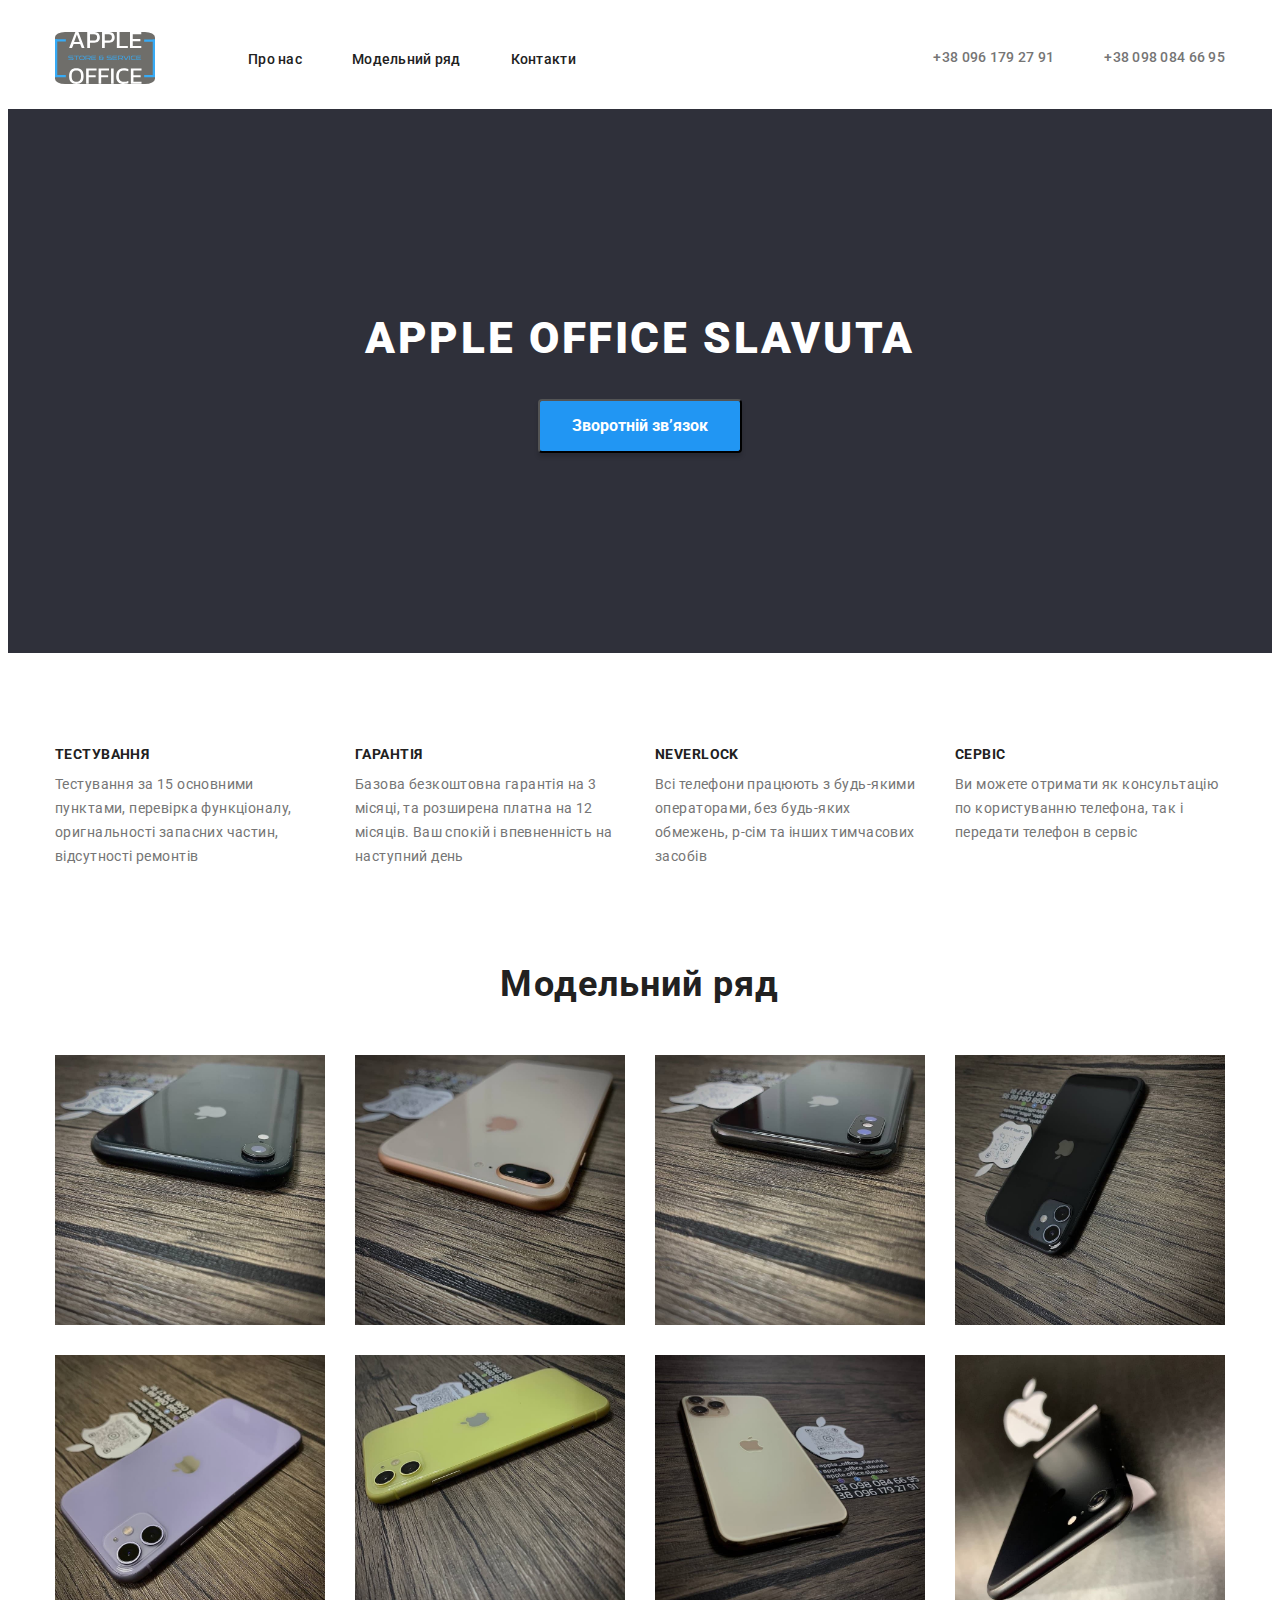
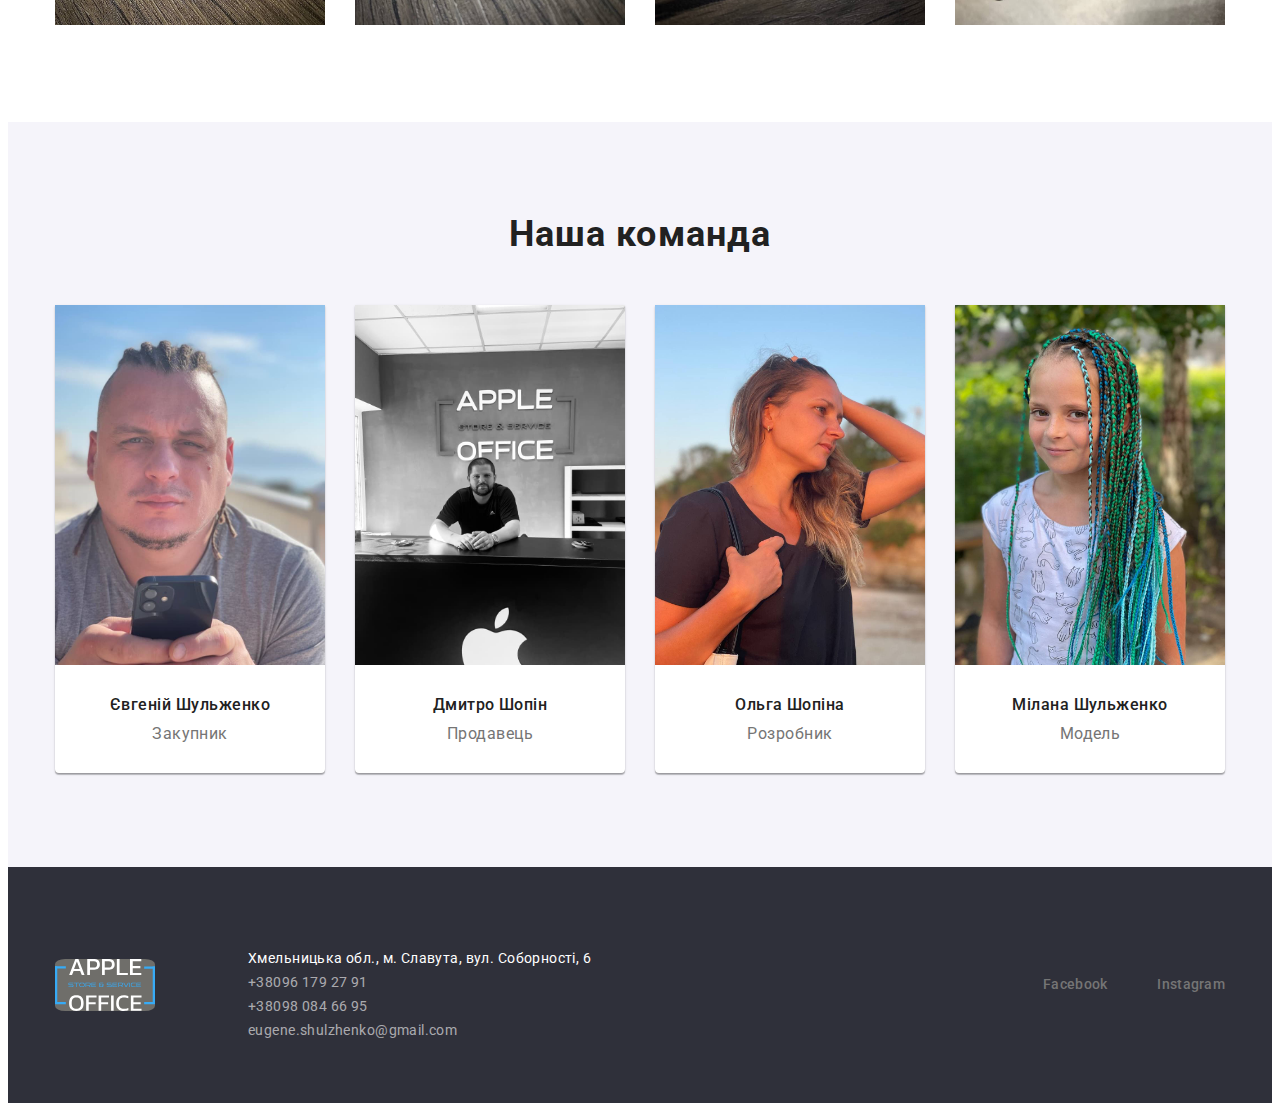
==== index.html @ 77cf95d5 "Домашня робота 3" ====
<!DOCTYPE html>
<html lang="ru">
<head>
    <meta charset="UTF-8">
    <meta http-equiv="X-UA-Compatible" content="IE=edge">
    <meta name="viewport" content="width=device-width, initial-scale=1.0">
    <title lang="en">Apple Office</title>
    <link rel="preconnect" href="https://fonts.googleapis.com">
    <link rel="preconnect" href="https://fonts.gstatic.com" crossorigin>
    <link href="https://fonts.googleapis.com/css2?family=Raleway:wght@700&family=Roboto:wght@400;500;700;900&display=swap"
        rel="stylesheet">
    <link rel="stylesheet" href="https://cdnjs.cloudflare.com/ajax/libs/modern-normalize/1.0.0/modern-normalize.min.css"
        integrity="sha512-ISS7cAi1PEhQ8jnbJpJZMd29NlhNj4AWYyLOSp2CE/CsHxTCu+r+t0D2yoJudVrd0/8fTVPUVDzY5Tvli75u/g=="
        crossorigin="anonymous" referrerpolicy="no-referrer" />
    <link rel="stylesheet" href="./css/styles.css">
</head>

<body>
    <header class="header">
        <div class="conteiner">
        <nav class="header-nav">
            <a class="logo link" href="./index.html">
                <img class="logo-img" src="./images/logo.svg" alt="логотип" width="100" height="52">
            </a>
            <ul class="nav-list list">
                <li class="nav-item">
                    <a class="nav-link link" href="">Про нас</a>
                </li>
                <li class="nav-item">
                    <a class="nav-link link" href="./models.html">Модельний ряд</a>
                </li>
                <li class="nav-item">
                    <a class="nav-link link" href="">Контакти</a>
                </li>
            </ul>
        </nav>
        <a class="contact-link1 link" href="tel:+380961792791">+38 096 179 27 91</a>
        <a class="contact-link2 link" href="tel:+380980846695">+38 098 084 66 95</a>
        </div>
    </header>

    <main>
        <!--HERO-->
        <section class="hero">
            <div class="conteiner">
            <h1 class="hero-title" lang="en">Apple Office Slavuta</h1>
            <div class="hero-button-magic">
            <button class="modal-button" type="button">Зворотній звʼязок</button>
            </div>
        </div>
        </section>

        <!--Benefits-->
        <section class="benefits">
            <div class="conteiner">
            <ul class="benefits-list">
                <li class="benefits-item list">
                    <h3 class="benefits-title">Тестування</h3>
                    <p class="benefits-text">Тестування за 15 основними пунктами, перевірка функціоналу, оригнальності
                        запасних частин, відсутності ремонтів</p>
                </li>
                <li class="benefits-item list">
                    <h3 class="benefits-title">Гарантія</h3>
                    <p class="benefits-text">Базова безкоштовна гарантія на 3 місяці, та розширена платна на 12 місяців. Ваш спокій і впевненність на наступний день
                    </p>
                </li>
                <li class="benefits-item list">
                    <h3 class="benefits-title" lang="en">Neverlock</h3>
                    <p class="benefits-text">Всі телефони працюють з будь-якими операторами, без будь-яких обмежень,
                        р-сім та інших тимчасових засобів</p>
                </li>
                <li class="benefits-item list">
                    <h3 class="benefits-title">Сервіс</h3>
                    <p class="benefits-text">Ви можете отримати як консультацію по користуванню телефона, так і передати
                        телефон в сервіс</p>
                </li>
            </ul>
            </div>
        </section>

        <!--Models-->
        <section class="models">
            <div class="conteiner">
            <h2 class="title">Модельний ряд</h2>
            <ul class="models-list list">
                <li class="models-item">
                    <img class="models-img" src="./images/models/model-1.jpg" alt="Айфон ІКС АР" width="270" height="260">
                </li>
                <li class="models-item">
                    <img class="models-img" src="./images/models/model-2.jpg" alt="Айфон 8 Плюс" width="270" height="260">
                </li>
                <li class="models-item">
                    <img class="models-img" src="./images/models/model-3.jpg" alt="Айфон ІКС" width="270" height="260">
                </li>
                <li class="models-item">
                    <img class="models-img" src="./images/models/model-4.jpg" alt="Айфон 11" width="270" height="260">
                </li>
                <li class="models-item">
                    <img class="models-img" src="./images/models/model-5.jpg" alt="Айфон 11" width="270" height="260">
                </li>
                <li class="models-item">
                    <img class="models-img" src="./images/models/model-6.jpg" alt="Айфон 11" width="270" height="260">
                </li>
                <li class="models-item">
                    <img class="models-img" src="./images/models/model-7.jpg" alt="Айфон 11 Про" width="270" height="260">
                </li>
                <li class="models-item">
                    <img class="models-img" src="./images/models/model-8.jpg" alt="Айфон 7" width="270" height="260">
                </li>
            </ul>
        </div>
        </section>

        <!--Salers-->
        <section class="salers">
            <div class="conteiner">
            <h2 class="title">Наша команда</h2>
            <ul class="salers-list list">
                <li class="salers-item">
                    <img class="salers-img" src="./images/salers/saler-img-1.jpg" alt="Перший продавець" width="270"
                        height="260">
                    <div class="salers-item-wrapper">
                        <h3 class="salers-2-title">Євгеній Шульженко</h3>
                    <p class="salers-text">Закупник</p>
                    </div>
                </li>
                <li class="salers-item">
                    <img class="salers-img" src="./images/salers/saler-img-2.jpg" alt="Другий продавець" width="270"
                        height="260">
                    <div class="salers-item-wrapper">
                    <h3 class="salers-2-title">Дмитро Шопін</h3>
                    <p class="salers-text">Продавець</p>
                    </div>
                </li>
                <li class="salers-item">
                    <img class="salers-img" src="./images/salers/saler-img-3.jpg" alt="Другий продавець" width="270" height="260">
                    <div class="salers-item-wrapper">
                    <h3 class="salers-2-title">Ольга Шопіна</h3>
                    <p class="salers-text">Розробник</p>
                    </div>
                </li>
                <li class="salers-item">
                    <img class="salers-img" src="./images/salers/saler-img-4.jpg" alt="Другий продавець" width="270" height="260">
                    <div class="salers-item-wrapper">
                    <h3 class="salers-2-title">Мілана Шульженко</h3>
                    <p class="salers-text">Модель</p>
                    </div>
                </li>
            </ul>
            </div>
        </section>
    </main>

    <footer class="footer">
        <div class="conteiner">
            <a class="logo link" href="./index.html">
                <img class="logo-img" src="./images/logo.svg" alt="логотип" width="100" height="52">
            </a>
            <address class="footer-adress adress">
                <ul class="footer-left-list list">
                    <li class="footer-left-item">
                        <a class="footer-left-adress link" href="https://goo.gl/maps/dvm2m9dj2dHpDb23A" target="_blank"
                            rel="noopener noreferrer">
                            Хмельницька обл., м. Славута, вул. Соборності, 6</a>
                    </li>
                    <li class="footer-left-item">
                        <a class="footer-left-contact link" href="tel:+380961792791">+38096 179 27 91</a>
                    </li>
                    <li class="footer-left-item">
                        <a class="footer-left-contact link" href="tel:+380980846695">+38098 084 66 95</a>
                    </li>
                    <li class="footer-left-item">
                        <a class="footer-left-contact link" href="mailto:eugene.shulzhenko@gmail.com"
                            lang="en">eugene.shulzhenko@gmail.com</a>
                    </li>
                </ul>
            </address>
            <a class="footer-right-link1 link" href="https://www.facebook.com/apple.office.slavuta/shop/"target="_blank">Facebook</a>
            <a class="footer-right-link2 link" href="https://www.instagram.com/apple_office_slavuta/" target="_blank">Instagram</a>
        </div>
    </footer>
</body>

</html>
---- css/styles.css ----
:root {
    --main-font: 'Roboto', sans-serif;
    --secondary-font: 'Raleway',sans-serif;
    --accent-color: #2196F3;
    --title-block: 50px;
}

body {
    font-family: var(--main-font);
}

h1,
h2,
h3,
h4,
h5,
h6,
p {
    margin: 0;
}

ul,
ol {
    margin: 0;
    padding: 0;
}

img {
    display: block;
    max-width: 100%;
    height: auto;
}

.link {
    text-decoration: none;
}

.list {
    list-style: none;
}

.adress {
    font-style: normal;
}

.conteiner {
    width: 1170px;
    margin: 0 auto;
    padding-left: 15px;
    padding-right: 15px;
}

/* ------------ COMPONENTS -------- */
.title {
    font-weight: 700;
    font-size: 36px;
    line-height: 1.17;
    text-align: center;
    letter-spacing: 0.03em;
    color: #212121;
    margin-bottom: var(--title-block);
}
/* ------------ END COMPONENTS -------- */

/* ------------ HEADER -------- */
.header {
padding-top: 24px;
padding-bottom: 25px;
}
.header .conteiner {
display: flex;
    align-items: center;
}
.header-nav {
    display: flex;
    align-items: center;
}
.nav-list {
    display: flex;
    align-items: center;
}
.logo {
    margin-right: 93px;
}
.logo-img {
    border-radius: 10%;
}
.nav-item:not(:last-child) {
    margin-right: 50px;
}
.nav-link {
    font-weight: 500;
    font-size: 14px;
    line-height: 1.14;
    letter-spacing: 0.02em;
    color: #212121;
}

.nav-link:hover,
.nav-link:focus {
    color: var(--accent-color);
}

.contact-link1 {
    font-weight: 500;
    font-size: 14px;
    line-height: 1.14;
    letter-spacing: 0.02em;
    color: #757575;
    margin-left: auto;
}
.contact-link2 {
    font-weight: 500;
    font-size: 14px;
    line-height: 1.14;
    letter-spacing: 0.02em;
    color: #757575;
    margin-left: 50px;
}
.contact-link1:hover,
.contact-link1:focus {
    color: var(--accent-color);
}
.contact-link2:hover,
.contact-link2:focus {
    color: var(--accent-color);
}
/* ------------ END HEADER -------- */

/* ------------ HERO -------- */
.hero {
    background-color: #2F303A;
    padding-top: 200px;
    padding-bottom: 200px;
}

.modal-button {
    min-width: 200px;
    padding: 10px 32px;

    font-family: var(--main-font);
    font-weight: 700;
    font-size: 16px;
    line-height: 1.88;
    cursor: pointer;
    color: #FFFFFF;

    background: #2196F3;
    box-shadow: 0px 4px 4px rgba(0, 0, 0, 0.15);
    border-radius: 4px;
}
.hero-button-magic {
    display: flex;
    justify-content: center;
}
.hero-title {
    font-weight: 900;
    font-size: 44px;
    line-height: 1.36;
    text-align: center;
    letter-spacing: 0.06em;
    text-transform: uppercase;
    color: #FFFFFF;
    margin-bottom: 30px;
}
/* ------------ END HERO -------- */

/* ------------ BENEFITS -------- */
.benefits {
    padding-top: 94px;
    padding-bottom: 47px;
}
.benefits-list {
    display: flex;
    margin-left: -30px;
    margin-top: -30px;
}
.benefits-item {
    margin-left: 30px;
    margin-top: 30px;
    flex-basis: calc(100% / 4 - 30px);
}
.benefits-title {
        font-weight: 700;
        font-size: 14px;
        line-height: 1.14;
        letter-spacing: 0.03em;
        text-transform: uppercase;
        color: #212121;
        margin-bottom: 10px;
}

.benefits-text {
        font-weight: 400;
        font-size: 14px;
        line-height: 1.71;
        letter-spacing: 0.03em;
        color: #757575;
}
/* ------------ END BENEFITS -------- */

/* ------------ MODELS -------- */

.models {
    padding-top: 47px;
    padding-bottom: 97px;
}
.models-list {
    display: flex;
    margin-left: -30px;
    margin-top: -30px;
    flex-wrap: wrap;
}
.models-item {
    margin-left: 30px;
    margin-top: 30px;
    flex-basis: calc(100% / 4 - 30px);
}

/* ------------ END MODELS -------- */

/* ------------ SALERS -------- */
.salers {
    background-color: #F5F4FA;
    padding-top: 91px;
    padding-bottom: 94px;
}
.salers-2-title {
        font-weight: 500;
        font-size: 16px;
        line-height: 1.19;
        text-align: center;
        letter-spacing: 0.03em;
        color: #212121;
        margin-bottom: 10px;
}

.salers-text {
        font-weight: 400;
        font-size: 16px;
        line-height: 1.19;
        text-align: center;
        letter-spacing: 0.03em;
        color: #757575;
}
.salers-list {
    display: flex;
    margin-left: -30px;
    margin-top: -30px;
}
.salers-item {
    margin-left: 30px;
    margin-top: 30px;
    flex-basis: calc(100% / 4 - 30px);
    background: #FFFFFF;
    box-shadow: 0px 1px 3px rgba(0, 0, 0, 0.12), 0px 1px 1px rgba(0, 0, 0, 0.14), 0px 2px 1px rgba(0, 0, 0, 0.2);
    border-radius: 0px 0px 4px 4px;
}
.salers-item-wrapper {
    padding-top: 30px;
    padding-bottom: 30px;
}
/* ------------ END SALERS -------- */

/* ------------ MODEL SPACE -------- */
.model-space-button {
        font-family: var(--main-font);
        font-weight: 500;
        font-size: 16px;
        line-height: 1.62;
        text-align: center;
        letter-spacing: 0.03em;
        cursor: pointer;
        color: #212121;
}

.model-space-button:hover,
.cmodel-space-button:focus {
    background-color: var(--accent-color);
    color: #FFFFFF;
}

.model-space-title{
        font-weight: 700;
        font-size: 18px;
        line-height: 2;
        letter-spacing: 0.06em;
        color: #212121;
}

.model-space-text {
        font-weight: 400;
        font-size: 16px;
        line-height: 1.88;
        letter-spacing: 0.03em;
        color: #757575;
}
/* ------------ END MODEL SPACE -------- */

/* ------------ FOOTER -------- */
.footer {
    background-color: #2F303A;
    padding-top: 60px;
    padding-bottom: 60px;
}
.footer .conteiner {
    display: flex;
    align-items: center;
}
.footer-left-adress {
        font-weight: 400;
        font-size: 14px;
        line-height: 1.71;
        letter-spacing: 0.03em;
        color: #FFFFFF;
}
.footer-left-list {
    margin-top: 20px;
}
.footer-left-contact {
        font-weight: 400;
        font-size: 14px;
        line-height: 1.71;
        letter-spacing: 0.03em;
        color: rgba(255, 255, 255, 0.6);
}

.footer-right-link1 {
        font-weight: 500;
        font-size: 14px;
        line-height: 1.14;
        letter-spacing: 0.02em;
        color: #757575;
        margin-left: auto;
}
.footer-right-link2 {
    font-weight: 500;
    font-size: 14px;
    line-height: 1.14;
    letter-spacing: 0.02em;
    color: #757575;
    margin-left: 50px;
}

.footer-right-link1:hover,
.footer-right-link1:focus {
    color: var(--accent-color);
}
.footer-right-link2:hover,
.footer-right-link2:focus {
    color: var(--accent-color);
}
/* ------------ END FOOTER -------- */
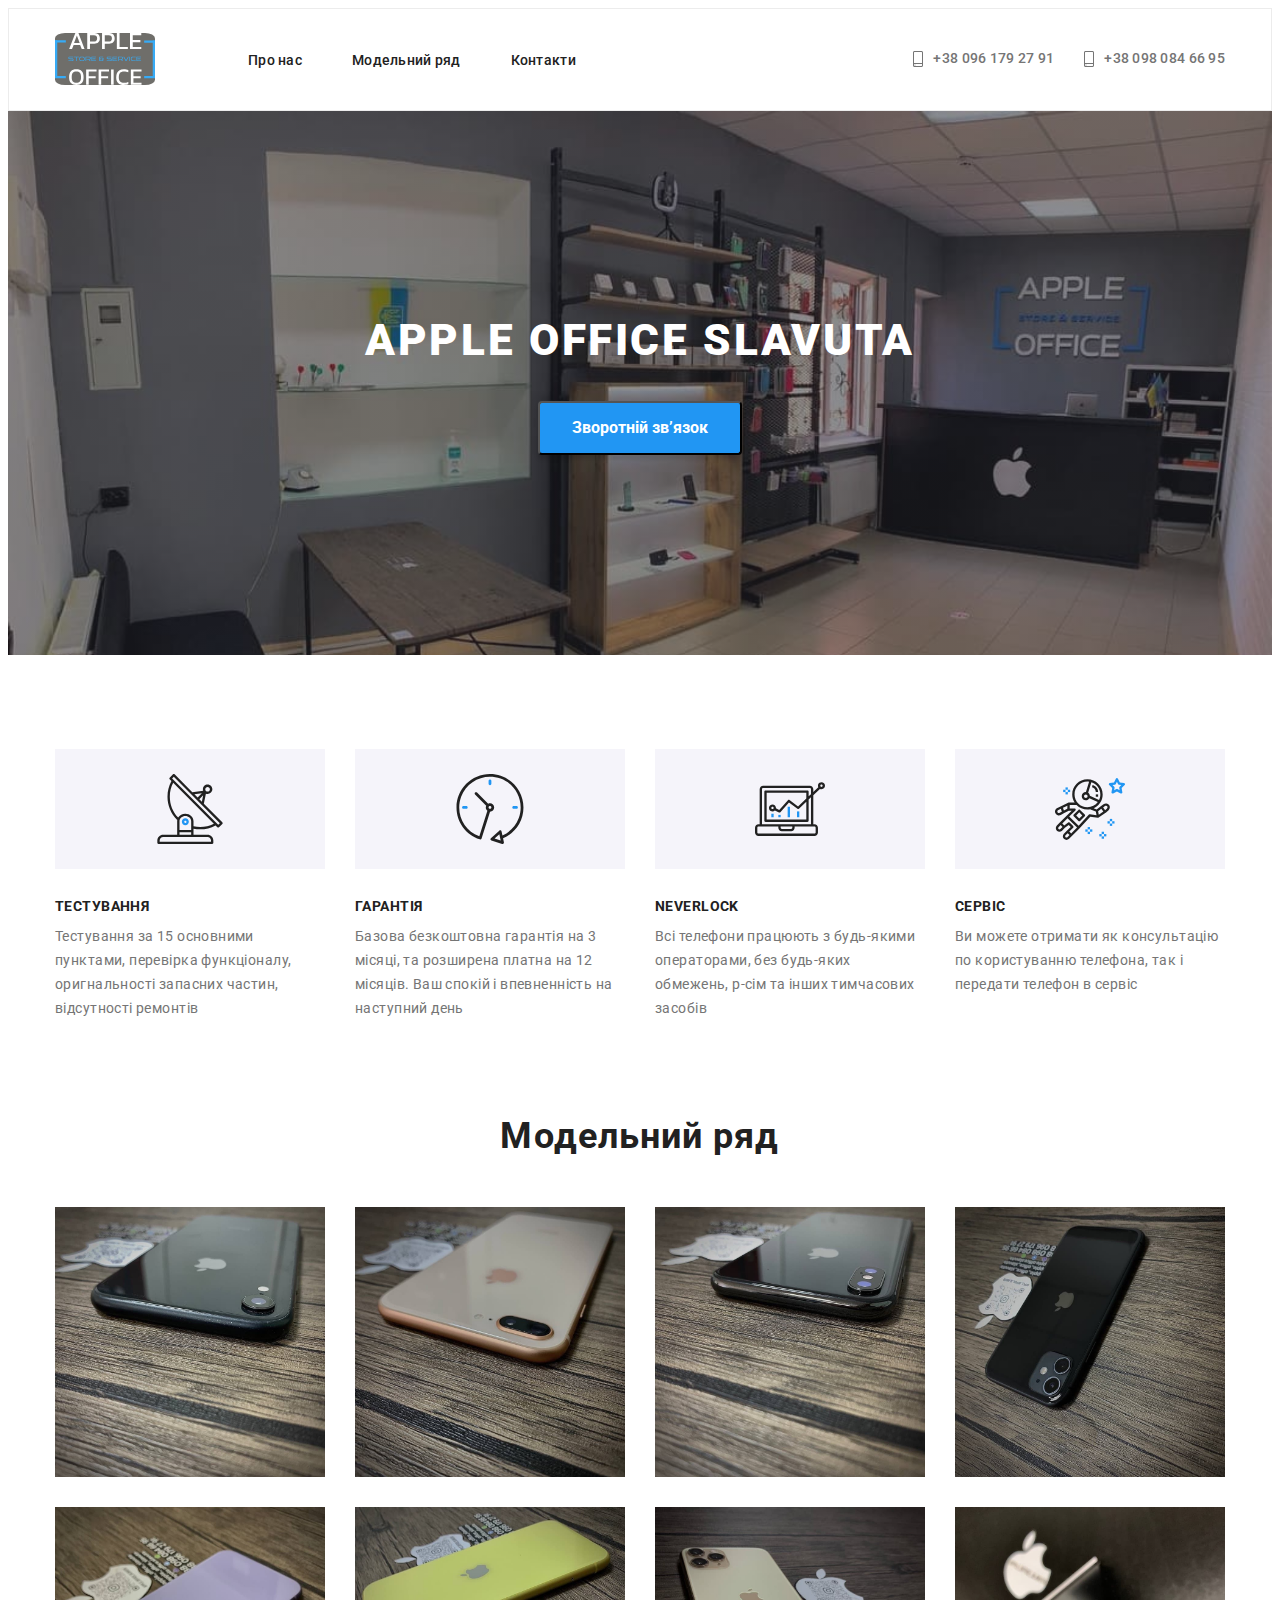
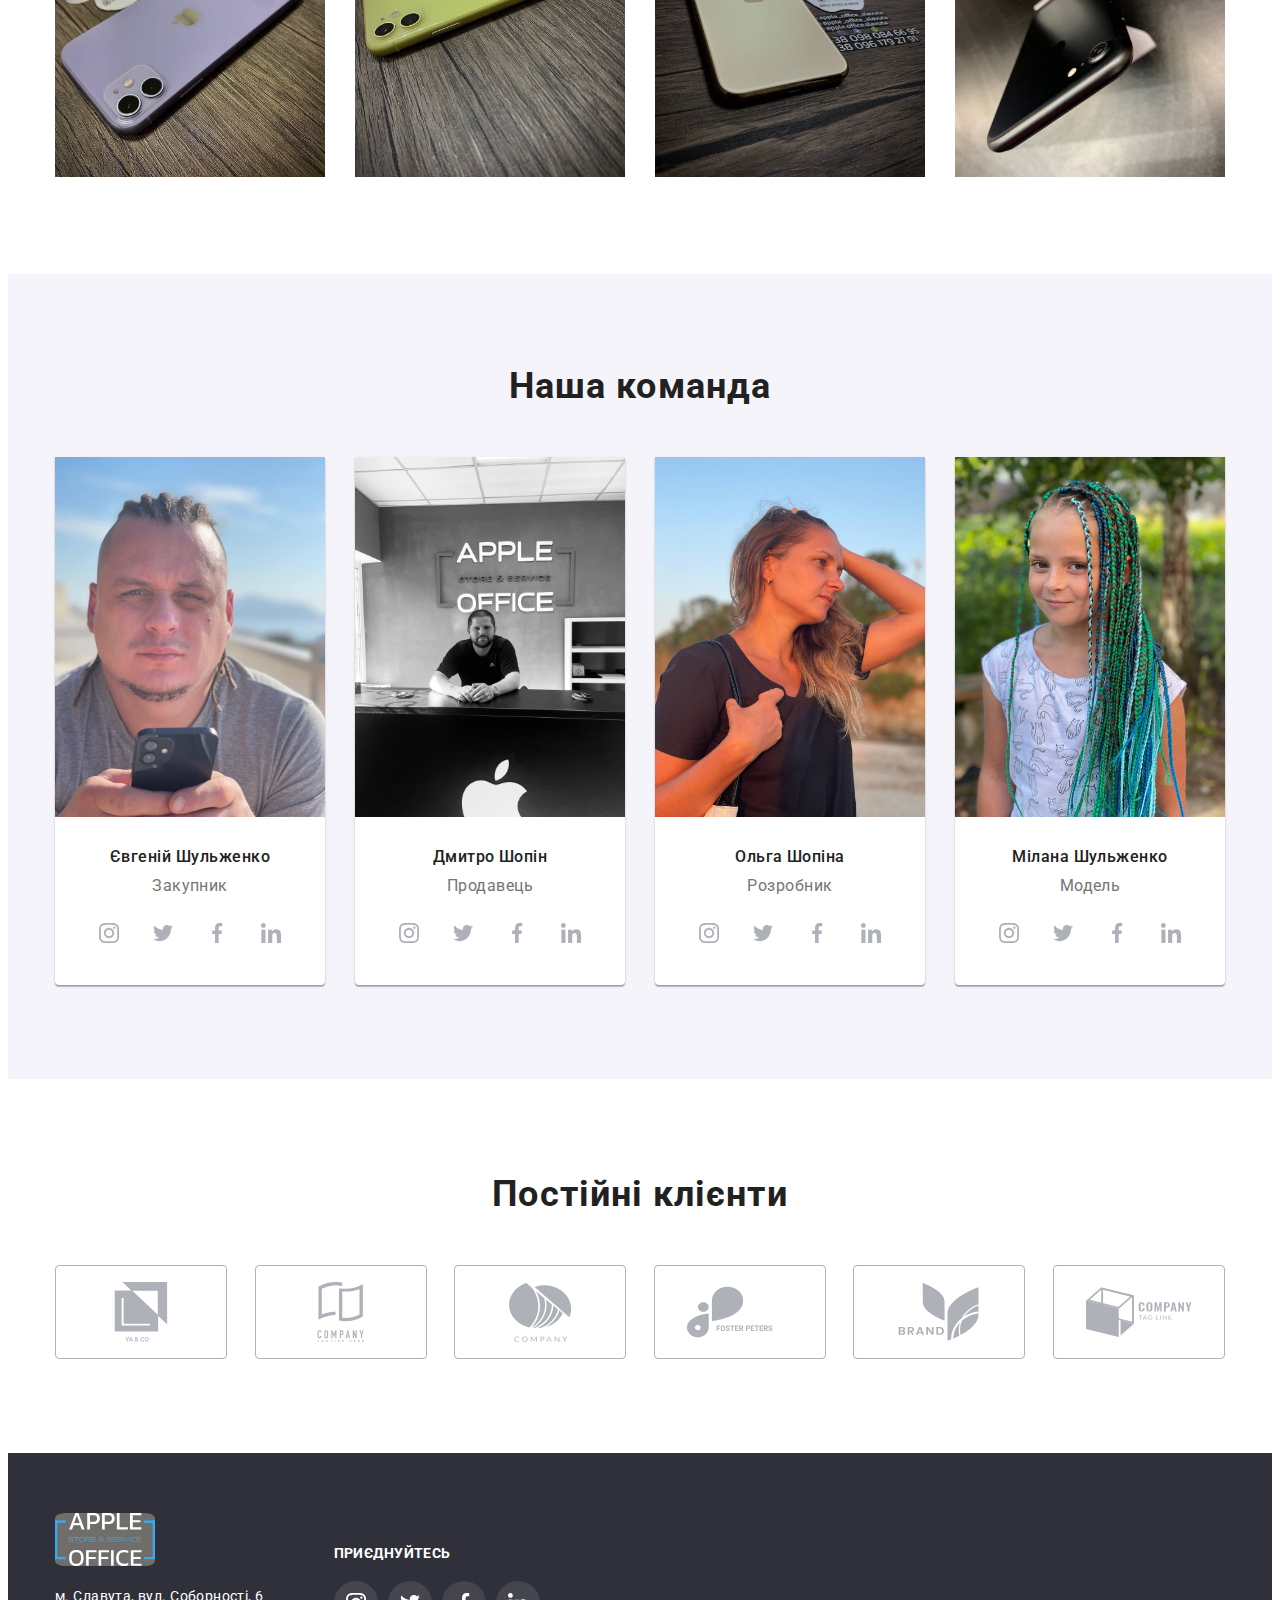
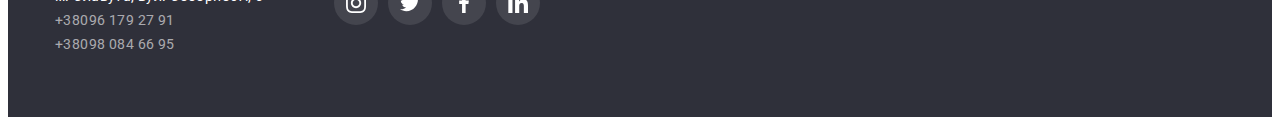
==== commit cee806e9: "Робота 2" ====
--- a/index.html
+++ b/index.html
@@ -24,19 +24,37 @@
             </a>
             <ul class="nav-list list">
                 <li class="nav-item">
-                    <a class="nav-link link" href="">Про нас</a>
+                    <a class="nav-link link" href="./index.html">Про нас</a>
                 </li>
                 <li class="nav-item">
                     <a class="nav-link link" href="./models.html">Модельний ряд</a>
                 </li>
                 <li class="nav-item">
-                    <a class="nav-link link" href="">Контакти</a>
+                    <a class="nav-link link" href="./index.html">Контакти</a>
                 </li>
             </ul>
         </nav>
+
+        <div class="contact-icon-tel1">
+        <a href="tel:+380961792791" class="contact-icon-a link">
+        <svg class="contact-icon-smartphone1">
+            <use href="./images/sprite.svg#icon-smartphone">
+            </use>
+        </svg>
+        </a>
         <a class="contact-link1 link" href="tel:+380961792791">+38 096 179 27 91</a>
+        </div>
+        <div class="contact-icon-tel2">
+        <a href="tel:+380980846695" class="contact-icon-a link">
+        <svg class="contact-icon-smartphone2">
+            <use href="./images/sprite.svg#icon-smartphone">
+            </use>
+    </svg>
+    </a>
         <a class="contact-link2 link" href="tel:+380980846695">+38 098 084 66 95</a>
-        </div>
+        </div>  
+
+    </div>
     </header>
 
     <main>
@@ -55,21 +73,41 @@
             <div class="conteiner">
             <ul class="benefits-list">
                 <li class="benefits-item list">
+                    <div class="benefits-icon-bg">
+                        <svg class="benefits-icon-icon">
+                            <use href="./images/sprite.svg#icon-antenna"></use>
+                        </svg>
+                    </div>
                     <h3 class="benefits-title">Тестування</h3>
                     <p class="benefits-text">Тестування за 15 основними пунктами, перевірка функціоналу, оригнальності
                         запасних частин, відсутності ремонтів</p>
                 </li>
                 <li class="benefits-item list">
+                    <div class="benefits-icon-bg">
+                        <svg class="benefits-icon-icon">
+                            <use href="./images/sprite.svg#icon-clock"></use>
+                        </svg>
+                    </div>
                     <h3 class="benefits-title">Гарантія</h3>
                     <p class="benefits-text">Базова безкоштовна гарантія на 3 місяці, та розширена платна на 12 місяців. Ваш спокій і впевненність на наступний день
                     </p>
                 </li>
                 <li class="benefits-item list">
+                    <div class="benefits-icon-bg">
+                        <svg class="benefits-icon-icon">
+                            <use href="./images/sprite.svg#icon-diagram"></use>
+                        </svg>
+                    </div>
                     <h3 class="benefits-title" lang="en">Neverlock</h3>
                     <p class="benefits-text">Всі телефони працюють з будь-якими операторами, без будь-яких обмежень,
                         р-сім та інших тимчасових засобів</p>
                 </li>
                 <li class="benefits-item list">
+                    <div class="benefits-icon-bg">
+                        <svg class="benefits-icon-icon">
+                            <use href="./images/sprite.svg#icon-astronaut"></use>
+                        </svg>
+                    </div>
                     <h3 class="benefits-title">Сервіс</h3>
                     <p class="benefits-text">Ви можете отримати як консультацію по користуванню телефона, так і передати
                         телефон в сервіс</p>
@@ -122,6 +160,32 @@
                     <div class="salers-item-wrapper">
                         <h3 class="salers-2-title">Євгеній Шульженко</h3>
                     <p class="salers-text">Закупник</p>
+                    <ul class="social-icon">
+                        <il class="social-icon-item list">
+                            <a href="" class="social-icon-link link">
+                                <svg class="social-icon-svg">
+                                    <use href="./images/sprite.svg#icon-instagram"></use>
+                                </svg>
+                            </a></il>
+                        <il class="social-icon-item list">
+                            <a href="" class="social-icon-link link">
+                                <svg class="social-icon-svg">
+                                    <use href="./images/sprite.svg#icon-twitter"></use>
+                                </svg>
+                            </a></il>
+                        <il class="social-icon-item list">
+                            <a href="" class="social-icon-link link">
+                                <svg class="social-icon-svg">
+                                    <use href="./images/sprite.svg#icon-facebook"></use>
+                                </svg>
+                            </a></il>
+                        <il class="social-icon-item list">
+                            <a href="" class="social-icon-link link">
+                                <svg class="social-icon-svg">
+                                    <use href="./images/sprite.svg#icon-linkedin"></use>
+                                </svg>
+                            </a></il>
+                    </ul>
                     </div>
                 </li>
                 <li class="salers-item">
@@ -130,6 +194,36 @@
                     <div class="salers-item-wrapper">
                     <h3 class="salers-2-title">Дмитро Шопін</h3>
                     <p class="salers-text">Продавець</p>
+                    <ul class="social-icon">
+                        <il class="social-icon-item list">
+                            <a href="" class="social-icon-link link">
+                                <svg class="social-icon-svg">
+                                    <use href="./images/sprite.svg#icon-instagram"></use>
+                                </svg>
+                            </a>
+                        </il>
+                        <il class="social-icon-item list">
+                            <a href="" class="social-icon-link link">
+                                <svg class="social-icon-svg">
+                                    <use href="./images/sprite.svg#icon-twitter"></use>
+                                </svg>
+                            </a>
+                        </il>
+                        <il class="social-icon-item list">
+                            <a href="" class="social-icon-link link">
+                                <svg class="social-icon-svg">
+                                    <use href="./images/sprite.svg#icon-facebook"></use>
+                                </svg>
+                            </a>
+                        </il>
+                        <il class="social-icon-item list">
+                            <a href="" class="social-icon-link link">
+                                <svg class="social-icon-svg">
+                                    <use href="./images/sprite.svg#icon-linkedin"></use>
+                                </svg>
+                            </a>
+                        </il>
+                    </ul>
                     </div>
                 </li>
                 <li class="salers-item">
@@ -137,6 +231,36 @@
                     <div class="salers-item-wrapper">
                     <h3 class="salers-2-title">Ольга Шопіна</h3>
                     <p class="salers-text">Розробник</p>
+                    <ul class="social-icon">
+                        <il class="social-icon-item list">
+                            <a href="" class="social-icon-link link">
+                                <svg class="social-icon-svg">
+                                    <use href="./images/sprite.svg#icon-instagram"></use>
+                                </svg>
+                            </a>
+                        </il>
+                        <il class="social-icon-item list">
+                            <a href="" class="social-icon-link link">
+                                <svg class="social-icon-svg">
+                                    <use href="./images/sprite.svg#icon-twitter"></use>
+                                </svg>
+                            </a>
+                        </il>
+                        <il class="social-icon-item list">
+                            <a href="" class="social-icon-link link">
+                                <svg class="social-icon-svg">
+                                    <use href="./images/sprite.svg#icon-facebook"></use>
+                                </svg>
+                            </a>
+                        </il>
+                        <il class="social-icon-item list">
+                            <a href="" class="social-icon-link link">
+                                <svg class="social-icon-svg">
+                                    <use href="./images/sprite.svg#icon-linkedin"></use>
+                                </svg>
+                            </a>
+                        </il>
+                    </ul>
                     </div>
                 </li>
                 <li class="salers-item">
@@ -144,15 +268,97 @@
                     <div class="salers-item-wrapper">
                     <h3 class="salers-2-title">Мілана Шульженко</h3>
                     <p class="salers-text">Модель</p>
+                    <ul class="social-icon">
+                        <il class="social-icon-item list">
+                            <a href="" class="social-icon-link link">
+                                <svg class="social-icon-svg">
+                                    <use href="./images/sprite.svg#icon-instagram"></use>
+                                </svg>
+                            </a>
+                        </il>
+                        <il class="social-icon-item list">
+                            <a href="" class="social-icon-link link">
+                                <svg class="social-icon-svg">
+                                    <use href="./images/sprite.svg#icon-twitter"></use>
+                                </svg>
+                            </a>
+                        </il>
+                        <il class="social-icon-item list">
+                            <a href="" class="social-icon-link link">
+                                <svg class="social-icon-svg">
+                                    <use href="./images/sprite.svg#icon-facebook"></use>
+                                </svg>
+                            </a>
+                        </il>
+                        <il class="social-icon-item list">
+                            <a href="" class="social-icon-link link">
+                                <svg class="social-icon-svg">
+                                    <use href="./images/sprite.svg#icon-linkedin"></use>
+                                </svg>
+                            </a>
+                        </il>
+                    </ul>
                     </div>
                 </li>
             </ul>
             </div>
         </section>
+
+<!--Customers-->
+    <section class="customers">
+        <div class="conteiner">
+            <h2 class="title">Постійні клієнти</h2>
+            <ul class="customers-list list">
+                <il class="customers-item">
+                    <a href="" class="customers-link link">
+                        <svg class="customers-icon use">
+                            <use href="./images/sprite.svg#icon-group1"></use>
+                        </svg>
+                    </a>
+                </il>
+                <il class="customers-item">
+                    <a href="" class="customers-link link">
+                        <svg class="customers-icon use">
+                            <use href="./images/sprite.svg#icon-group2"></use>
+                        </svg>
+                    </a>
+                </il>
+                <il class="customers-item">
+                    <a href="" class="customers-link link">
+                        <svg class="customers-icon use">
+                            <use href="./images/sprite.svg#icon-group3"></use>
+                        </svg>
+                    </a>
+                </il>
+                <il class="customers-item">
+                    <a href="" class="customers-link link">
+                        <svg class="customers-icon use">
+                            <use href="./images/sprite.svg#icon-group4"></use>
+                        </svg>
+                    </a>
+                </il>
+                <il class="customers-item">
+                    <a href="" class="customers-link link">
+                        <svg class="customers-icon use">
+                            <use href="./images/sprite.svg#icon-group5"></use>
+                        </svg>
+                    </a>
+                </il>
+                <il class="customers-item">
+                    <a href="" class="customers-link link">
+                        <svg class="customers-icon use">
+                            <use href="./images/sprite.svg#icon-group6"></use>
+                        </svg>
+                    </a>
+                </il>
+            </ul>
+        </div>
+    </section>
     </main>
 
     <footer class="footer">
         <div class="conteiner">
+            <div class="footer-left">
             <a class="logo link" href="./index.html">
                 <img class="logo-img" src="./images/logo.svg" alt="логотип" width="100" height="52">
             </a>
@@ -161,7 +367,7 @@
                     <li class="footer-left-item">
                         <a class="footer-left-adress link" href="https://goo.gl/maps/dvm2m9dj2dHpDb23A" target="_blank"
                             rel="noopener noreferrer">
-                            Хмельницька обл., м. Славута, вул. Соборності, 6</a>
+                        м. Славута, вул. Соборності, 6</a>
                     </li>
                     <li class="footer-left-item">
                         <a class="footer-left-contact link" href="tel:+380961792791">+38096 179 27 91</a>
@@ -169,14 +375,42 @@
                     <li class="footer-left-item">
                         <a class="footer-left-contact link" href="tel:+380980846695">+38098 084 66 95</a>
                     </li>
-                    <li class="footer-left-item">
-                        <a class="footer-left-contact link" href="mailto:eugene.shulzhenko@gmail.com"
-                            lang="en">eugene.shulzhenko@gmail.com</a>
-                    </li>
                 </ul>
             </address>
-            <a class="footer-right-link1 link" href="https://www.facebook.com/apple.office.slavuta/shop/"target="_blank">Facebook</a>
-            <a class="footer-right-link2 link" href="https://www.instagram.com/apple_office_slavuta/" target="_blank">Instagram</a>
+            </div>
+            <div class="footer-right">
+                <h3 class="footer-title-social">Приєднуйтесь</h3>
+            <ul class="footer-icon-list list">
+                <li class="footer-icon-item">
+                    <a href="" class="footer-icon-link link">
+                        <svg class="footer-icon-icon">
+                            <use href="./images/sprite.svg#icon-instagram"></use>
+                        </svg>
+                    </a>
+                </li>
+                <li class="footer-icon-item">
+                    <a href="" class="footer-icon-link link">
+                        <svg class="footer-icon-icon">
+                            <use href="./images/sprite.svg#icon-twitter"></use>
+                        </svg>
+                    </a>
+                </li>
+                <li class="footer-icon-item">
+                    <a href="" class="footer-icon-link link">
+                        <svg class="footer-icon-icon">
+                            <use href="./images/sprite.svg#icon-facebook"></use>
+                        </svg>
+                    </a>
+                </li>
+                <li class="footer-icon-item">
+                    <a href="" class="footer-icon-link link">
+                        <svg class="footer-icon-icon">
+                            <use href="./images/sprite.svg#icon-linkedin"></use>
+                        </svg>
+                    </a>
+                </li>
+            </ul>
+            </div>
         </div>
     </footer>
 </body>
--- a/css/styles.css
+++ b/css/styles.css
@@ -66,10 +66,11 @@
 .header {
 padding-top: 24px;
 padding-bottom: 25px;
+border: 1px solid #ECECEC;
 }
 .header .conteiner {
 display: flex;
-    align-items: center;
+align-items: center;
 }
 .header-nav {
     display: flex;
@@ -100,14 +101,41 @@
 .nav-link:focus {
     color: var(--accent-color);
 }
-
+.contact-icon-tel1 {
+    display: flex;
+    align-items: center;
+    margin-left: auto;
+}
+.contact-icon-smartphone1 {
+    width: 10px;
+    height: 16px;
+    fill: #757575;
+}
 .contact-link1 {
     font-weight: 500;
     font-size: 14px;
     line-height: 1.14;
     letter-spacing: 0.02em;
     color: #757575;
-    margin-left: auto;
+    margin-left: 10px;
+}
+.contact-icon-tel1:hover .contact-link1,
+.contact-icon-tel1:focus .contact-link1 {
+    color: var(--accent-color);
+}
+.contact-icon-tel1:hover .contact-icon-smartphone1,
+.contact-icon-tel1:focus .contact-icon-smartphone1{
+    fill: var(--accent-color);
+}
+.contact-icon-tel2 {
+    display: flex;
+    align-items: center;
+    margin-left: 30px;
+}
+.contact-icon-smartphone2 {
+    width: 10px;
+    height: 16px;
+    fill: #757575;
 }
 .contact-link2 {
     font-weight: 500;
@@ -115,23 +143,30 @@
     line-height: 1.14;
     letter-spacing: 0.02em;
     color: #757575;
-    margin-left: 50px;
-}
-.contact-link1:hover,
-.contact-link1:focus {
+    margin-left: 10px;
+}
+.contact-icon-tel2:hover .contact-link2,
+.contact-icon-tel2:focus .contact-link2 {
     color: var(--accent-color);
 }
-.contact-link2:hover,
-.contact-link2:focus {
-    color: var(--accent-color);
+.contact-icon-tel2:hover .contact-icon-smartphone2,
+.contact-icon-tel2:focus .contact-icon-smartphone2 {
+    fill: var(--accent-color);
+}
+.contact-icon-a {
+    height: 16px;
 }
 /* ------------ END HEADER -------- */
 
 /* ------------ HERO -------- */
 .hero {
+    background-image: linear-gradient(rgba(47, 48, 58, 0.4), rgba(47, 48, 58, 0.4)),
+     url("../images/hero/hero-back3.jpg");
     background-color: #2F303A;
     padding-top: 200px;
     padding-bottom: 200px;
+    background-repeat: no-repeat;
+    background-size: cover;
 }
 
 .modal-button {
@@ -197,6 +232,18 @@
         letter-spacing: 0.03em;
         color: #757575;
 }
+.benefits-icon-bg {
+    display: flex;
+    align-items: center;
+    justify-content: center;
+    height: 120px;
+    background-color: #F5F4FA;
+    margin-bottom: 30px;
+}
+.benefits-icon-icon {
+    width: 70px;
+    height: 70px;
+}
 /* ------------ END BENEFITS -------- */
 
 /* ------------ MODELS -------- */
@@ -260,9 +307,87 @@
     padding-top: 30px;
     padding-bottom: 30px;
 }
+.social-icon {
+    display: flex;
+    align-items: center;
+    justify-content: space-between;
+    padding-left: 32px;
+    padding-right: 32px;
+    margin-top: 16px;
+}
+.social-icon-link {
+    display: flex;
+    align-items: center;
+    justify-content: center;
+    width: 44px;
+    height: 44px;
+    border-radius: 50%;
+}
+.social-icon-link:hover,
+.social-icon-link:focus {
+    background-color: #2196F3;
+}
+.social-icon-link:hover .social-icon-svg,
+.social-icon-link:focus .social-icon-svg {
+    fill: #FFFFFF;
+}
+.social-icon-svg {
+    width: 20px;
+    height: 20px;
+    fill: #afb1b8
+}
 /* ------------ END SALERS -------- */
 
+/* ------------ CUSTOMERS -------- */
+.customers {
+    padding-top: 94px;
+    padding-bottom: 94px;
+}
+.customers-list {
+    display: flex;
+    align-items: center;
+    justify-content: space-between;
+}
+.customers-icon{
+    width: 106px;
+    height: 60px;
+    fill: #AFB1B8;
+}
+.customers-link {
+    display: flex;
+    align-items: center;
+    justify-content: center;
+    width: 170px;
+    height: 92px;
+    border: 1px solid #AFB1B8;
+    border-radius: 4px;
+}
+.customers-link:hover,
+.customers-link:focus {
+    border: 1px solid var(--accent-color);
+}
+.customers-link:hover .customers-icon,
+.customers-link:focus .customers-icon {
+    fill: var(--accent-color);
+}
+/* ------------ END CUSTOMERS -------- */
+
 /* ------------ MODEL SPACE -------- */
+.model-space {
+    margin-top: 94px;
+    margin-bottom: 94px;
+}
+.model-space-button-list {
+    display: flex;
+    justify-content: center;
+    margin-top: -8px;
+    margin-left: -8px;
+    margin-bottom: 50px;
+}
+.model-space-button-item {
+    margin-top: 8px;
+    margin-left: 8px;
+}
 .model-space-button {
         font-family: var(--main-font);
         font-weight: 500;
@@ -272,14 +397,35 @@
         letter-spacing: 0.03em;
         cursor: pointer;
         color: #212121;
-}
-
+
+        min-width: 103px;
+        padding: 6px 22px;
+        background: #F5F4FA;
+        border-radius: 4px;
+        border: 0px;
+}
 .model-space-button:hover,
 .cmodel-space-button:focus {
     background-color: var(--accent-color);
     color: #FFFFFF;
-}
-
+    box-shadow: 0px 3px 1px rgba(0, 0, 0, 0.1), 0px 1px 2px rgba(0, 0, 0, 0.08), 0px 2px 2px rgba(0, 0, 0, 0.12);
+}
+.model-space-list {
+    display: flex;
+    margin-top: -30px;
+    margin-left: -30px;
+    flex-wrap: wrap;
+}
+.model-space-item {
+    margin-top: 30px;
+    margin-left: 30px;
+    flex-basis: calc(100% / 3 - 30px);
+    background: #FFFFFF;
+}
+.model-space-item:hover,
+.model-space-item:focus {
+    box-shadow: 0px 1px 1px rgba(0, 0, 0, 0.12), 0px 4px 4px rgba(0, 0, 0, 0.06), 1px 4px 6px rgba(0, 0, 0, 0.16);
+}
 .model-space-title{
         font-weight: 700;
         font-size: 18px;
@@ -287,13 +433,17 @@
         letter-spacing: 0.06em;
         color: #212121;
 }
-
 .model-space-text {
         font-weight: 400;
         font-size: 16px;
         line-height: 1.88;
         letter-spacing: 0.03em;
         color: #757575;
+}
+.model-wrapper {
+    padding: 20px 24px;
+    border: 1px solid #EEEEEE;
+    border-top: 0px;
 }
 /* ------------ END MODEL SPACE -------- */
 
@@ -305,7 +455,7 @@
 }
 .footer .conteiner {
     display: flex;
-    align-items: center;
+   align-items: center;
 }
 .footer-left-adress {
         font-weight: 400;
@@ -314,9 +464,6 @@
         letter-spacing: 0.03em;
         color: #FFFFFF;
 }
-.footer-left-list {
-    margin-top: 20px;
-}
 .footer-left-contact {
         font-weight: 400;
         font-size: 14px;
@@ -324,30 +471,42 @@
         letter-spacing: 0.03em;
         color: rgba(255, 255, 255, 0.6);
 }
-
-.footer-right-link1 {
-        font-weight: 500;
-        font-size: 14px;
-        line-height: 1.14;
-        letter-spacing: 0.02em;
-        color: #757575;
-        margin-left: auto;
-}
-.footer-right-link2 {
-    font-weight: 500;
+.footer-right {
+    margin-left: 70px;
+}
+.footer-title-social {
+    width: 145px;
+    height: 16px;
+    font-family: var(--main-font);
+    font-weight: 700;
     font-size: 14px;
-    line-height: 1.14;
-    letter-spacing: 0.02em;
-    color: #757575;
-    margin-left: 50px;
-}
-
-.footer-right-link1:hover,
-.footer-right-link1:focus {
-    color: var(--accent-color);
-}
-.footer-right-link2:hover,
-.footer-right-link2:focus {
-    color: var(--accent-color);
+    line-height: 16px;
+    letter-spacing: 0.03em;
+    text-transform: uppercase;
+    color: #FFFFFF;
+}
+.footer-icon-list {
+    display: flex;
+    justify-content: space-between;
+    margin-top: 20px;
+}
+.footer-icon-icon {
+    width: 20px;
+    height: 20px;
+    fill: #FFFFFF;
+}
+.footer-icon-link {
+    display: flex;
+    align-items: center;
+    justify-content: center;
+    width: 44px;
+    height: 44px;
+    border-radius: 50%;
+    background-color: rgba(255, 255, 255, 0.1);
+    margin-right: 10px;
+}
+.footer-icon-link:hover,
+.footer-icon-link:focus {
+background-color: var(--accent-color);
 }
 /* ------------ END FOOTER -------- */